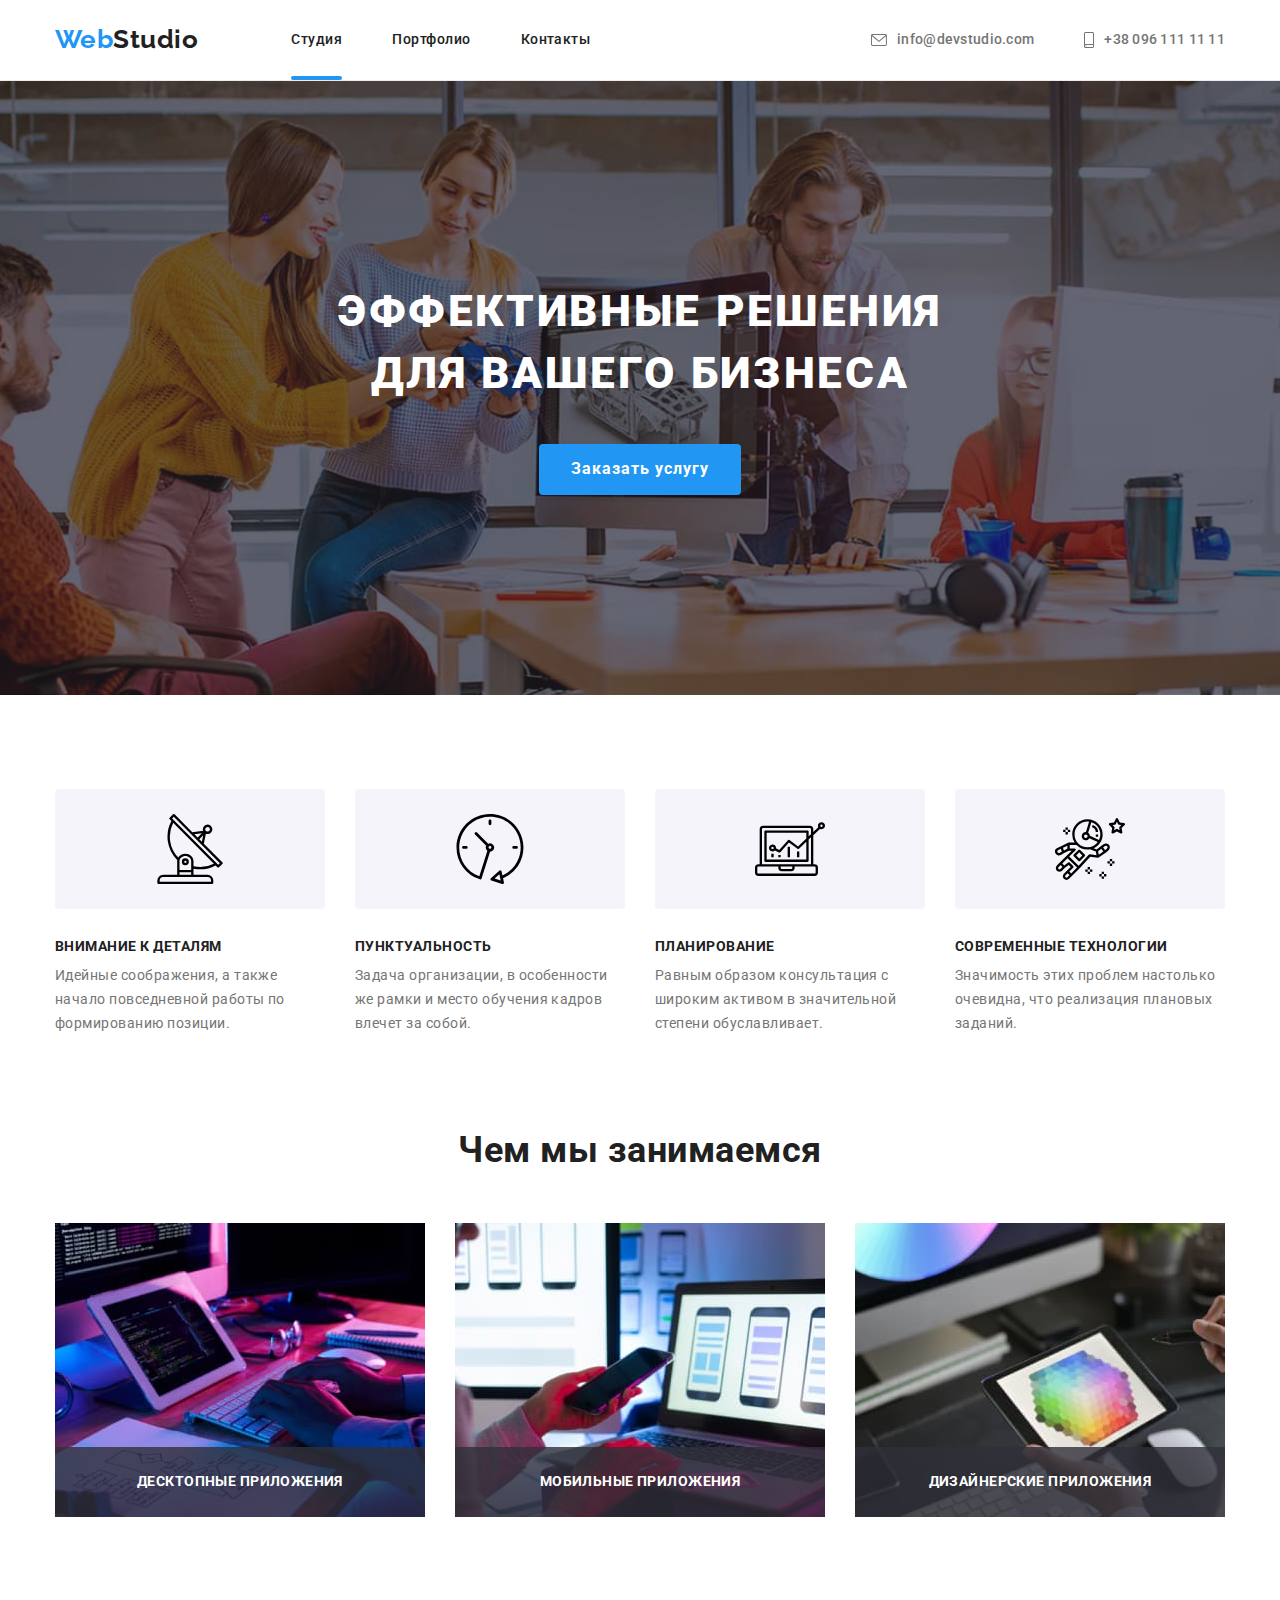
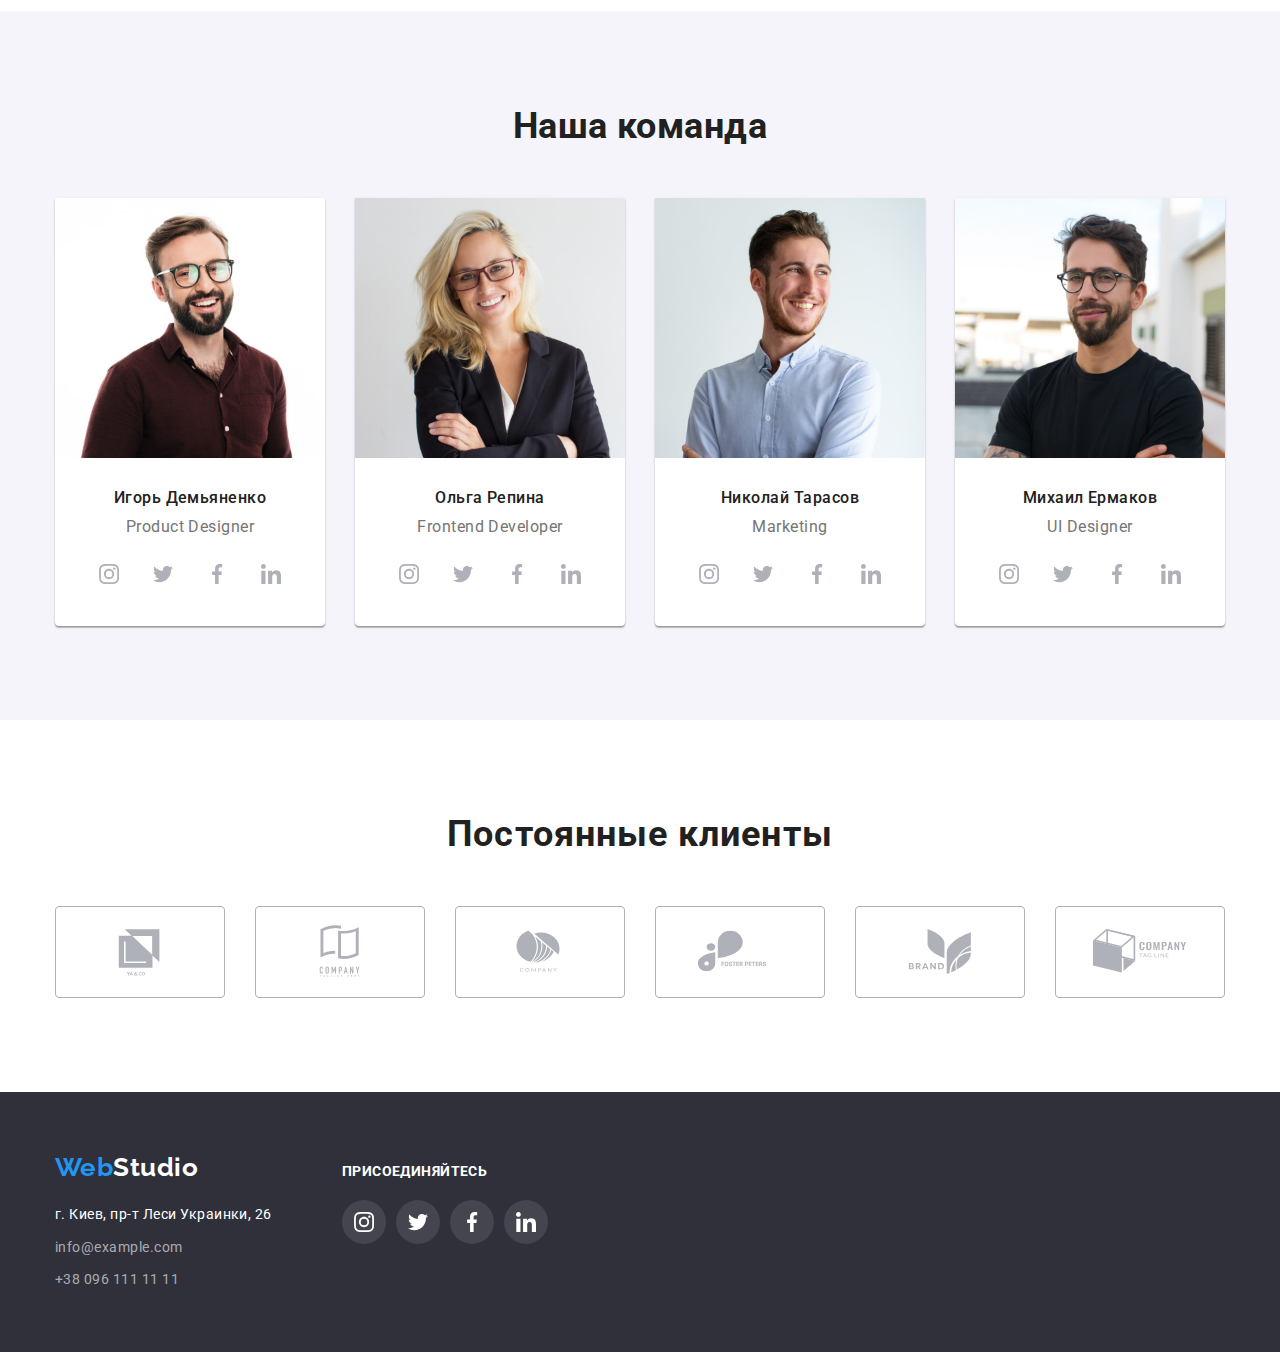
==== index.html @ f822eb2e "added styles in header" ====
<!DOCTYPE html>
<html lang="en">
  <head>
    <meta charset="UTF-8" />
    <meta
      http-equiv="X-UA-Compatible"
      content="IE=edge"
    />
    <meta
      name="viewport"
      content="width=device-width, initial-scale=1.0"
    />
    <title>Document</title>
    <link
      href="https://fonts.googleapis.com/css2?family=Raleway:wght@700&family=Roboto:wght@400;500;700;900&display=swap"
      rel="stylesheet"
    />
    <link
      rel="stylesheet"
      href="./css/styles.css"
    />
  </head>
  <body>
    <!--NAVIGATION-->
    <header class="header-menu">
      <div class="container div-nav">
        <nav class="navbar">
          <a
            href="#"
            class="links logo-ws logo-webstudio"
          >
            <span class="logospan">Web</span
            >Studio</a
          >

          <ul class="sitenav">
            <li class="navigation">
              <a
                href="./index.html"
                class="links nav-menu studio-ws opened-page"
                >Студия</a
              >
            </li>
            <li class="navigation">
              <a
                href="./portfolio.html"
                class="links nav-menu portfolio-ws"
                >Портфолио</a
              >
            </li>
            <li class="navigation">
              <a
                href="#"
                class="links nav-menu contacts-ws"
                >Контакты</a
              >
            </li>
          </ul>
        </nav>
        <ul class="contactslinks auth-nav">
          <li class="item">
            <a
              href="mailto:info@devstudio.com"
              class="links nav-menu email-ws"
              aria-label="Mail Icon"
            >
              <svg
                class="contacts-icon"
                width="16"
                height="12"
              >
                <use
                  href="./images/icons.svg#icon-mail"
                ></use>
              </svg>
              info@devstudio.com</a
            >
          </li>
          <li class="item">
            <a
              href="tel:+380961111111"
              class="links nav-menu phonenum-ws"
              aria-label="Phone Icon"
            >
              <svg
                class="contacts-icon"
                width="10"
                height="16"
              >
                <use
                  href="./images/icons.svg#icon-phone"
                ></use>
              </svg>
              +38 096 111 11 11</a
            >
          </li>
        </ul>
      </div>
    </header>

    <main>
      <section class="maintext">
        <div class="container">
          <h1 class="header">
            Эффективные решения для вашего бизнеса
          </h1>
          <button
            class="button orderservice"
            type="button"
          >
            Заказать услугу
          </button>
        </div>
      </section>

      <section class="section">
        <div class="container">
          <h2 class="visually-hidden">
            Наши преимущества
          </h2>

          <ul class="feature-list">
            <li class="features-item">
              <div class="decorative-icons">
                <svg
                  class="description-icon"
                  width="70"
                  height="70"
                >
                  <use
                    href="./images/icons.svg#icon-antenna"
                  ></use>
                </svg>
              </div>
              <h3 class="our-advantages">
                Внимание к деталям
              </h3>
              <p class="description-ofadv">
                Идейные соображения, а также
                начало повседневной работы по
                формированию позиции.
              </p>
            </li>
            <li class="features-item">
              <div class="decorative-icons">
                <svg
                  class="description-icon"
                  width="70"
                  height="70"
                >
                  <use
                    href="./images/icons.svg#icon-clock"
                  ></use>
                </svg>
              </div>
              <h3 class="our-advantages">
                Пунктуальность
              </h3>
              <p class="description-ofadv">
                Задача организации, в особенности
                же рамки и место обучения кадров
                влечет за собой.
              </p>
            </li>
            <li class="features-item">
              <div class="decorative-icons">
                <svg
                  class="description-icon"
                  width="70"
                  height="70"
                >
                  <use
                    href="./images/icons.svg#icon-diagram"
                  ></use>
                </svg>
              </div>
              <h3 class="our-advantages">
                Планирование
              </h3>
              <p class="description-ofadv">
                Равным образом консультация с
                широким активом в значительной
                степени обуславливает.
              </p>
            </li>
            <li class="features-item">
              <div class="decorative-icons">
                <svg
                  class="description-icon"
                  width="70"
                  height="70"
                >
                  <use
                    href="./images/icons.svg#icon-astronaut"
                  ></use>
                </svg>
              </div>
              <h3 class="our-advantages">
                Современные технологии
              </h3>
              <p class="description-ofadv">
                Значимость этих проблем настолько
                очевидна, что реализация плановых
                заданий.
              </p>
            </li>
          </ul>
        </div>
      </section>

      <section class="section what-wedo">
        <div class="container">
          <h2 class="whatdo-wedo">
            Чем мы занимаемся
          </h2>
          <ul class="whatwe-do-photos">
            <li class="our-job">
              <img
                src="./images/img1.jpg"
                alt="верстка"
                width="370px"
              />
              <p class="apps-photos">
                Десктопные приложения
              </p>
            </li>
            <li class="our-job">
              <img
                src="./images/img2.jpg"
                alt="дизайн"
                width="370px"
              />
              <p class="apps-photos">
                Мобильные приложения
              </p>
            </li>
            <li class="our-job">
              <img
                src="./images/img3.jpg"
                alt="оформление"
                width="370px"
              />
              <p class="apps-photos">
                Дизайнерские приложения
              </p>
            </li>
          </ul>
        </div>
      </section>

      <section class="section ourmembers">
        <div class="container">
          <h2 class="our-team">Наша команда</h2>
          <ul class="ourteam-ph">
            <li class="info-ofmember">
              <img
                src="./images/m1.jpg"
                alt="Product Designer"
                width="270px"
              />
              <div class="all-member">
                <h3 class="nameof-member">
                  Игорь Демьяненко
                </h3>
                <p class="profession-ofmember">
                  Product Designer
                </p>

                <ul class="social-list">
                  <li class="social-item">
                    <a
                      href=""
                      class="social-link links"
                      target="_blank"
                      rel="noopener noreferrer"
                      aria-label="Instagram"
                    >
                      <svg
                        class="socials-icon"
                        width="20"
                        height="20"
                      >
                        <use
                          href="./images/icons.svg#icon-instagram"
                        ></use>
                      </svg>
                    </a>
                  </li>
                  <li class="social-item">
                    <a
                      href=""
                      class="social-link links"
                      target="_blank"
                      rel="noopener noreferrer"
                      aria-label="Twitter"
                    >
                      <svg
                        class="socials-icon"
                        width="20"
                        height="20"
                      >
                        <use
                          href="./images/icons.svg#icon-twitter"
                        ></use>
                      </svg>
                    </a>
                  </li>
                  <li class="social-item">
                    <a
                      href=""
                      class="social-link links"
                      target="_blank"
                      rel="noopener noreferrer"
                      aria-label="Facebook"
                    >
                      <svg
                        class="socials-icon"
                        width="20"
                        height="20"
                      >
                        <use
                          href="./images/icons.svg#icon-facebook"
                        ></use>
                      </svg>
                    </a>
                  </li>
                  <li class="social-item">
                    <a
                      href=""
                      class="social-link links"
                      target="_blank"
                      rel="noopener noreferrer"
                      aria-label="Linkedin"
                    >
                      <svg
                        class="socials-icon"
                        width="20"
                        height="20"
                      >
                        <use
                          href="./images/icons.svg#icon-linkedin"
                        ></use>
                      </svg>
                    </a>
                  </li>
                </ul>
              </div>
            </li>

            <li class="info-ofmember">
              <img
                src="./images/m2.jpg"
                alt="Frontend Developer"
                width="270px"
              />
              <div class="all-member">
                <h3 class="nameof-member">
                  Ольга Репина
                </h3>
                <p class="profession-ofmember">
                  Frontend Developer
                </p>

                <ul class="social-list">
                  <li class="social-item">
                    <a
                      href=""
                      class="social-link links"
                      target="_blank"
                      rel="noopener noreferrer"
                      aria-label="Instagram"
                    >
                      <svg
                        class="socials-icon"
                        width="20"
                        height="20"
                      >
                        <use
                          href="./images/icons.svg#icon-instagram"
                        ></use>
                      </svg>
                    </a>
                  </li>
                  <li class="social-item">
                    <a
                      href=""
                      class="social-link links"
                      target="_blank"
                      rel="noopener noreferrer"
                      aria-label="Twitter"
                    >
                      <svg
                        class="socials-icon"
                        width="20"
                        height="20"
                      >
                        <use
                          href="./images/icons.svg#icon-twitter"
                        ></use>
                      </svg>
                    </a>
                  </li>
                  <li class="social-item">
                    <a
                      href=""
                      class="social-link links"
                      target="_blank"
                      rel="noopener noreferrer"
                      aria-label="Facebook"
                    >
                      <svg
                        class="socials-icon"
                        width="20"
                        height="20"
                      >
                        <use
                          href="./images/icons.svg#icon-facebook"
                        ></use>
                      </svg>
                    </a>
                  </li>
                  <li class="social-item">
                    <a
                      href=""
                      class="social-link links"
                      target="_blank"
                      rel="noopener noreferrer"
                      aria-label="Linkedin"
                    >
                      <svg
                        class="socials-icon"
                        width="20"
                        height="20"
                      >
                        <use
                          href="./images/icons.svg#icon-linkedin"
                        ></use>
                      </svg>
                    </a>
                  </li>
                </ul>
              </div>
            </li>

            <li class="info-ofmember">
              <img
                src="./images/m3.jpg"
                alt="Marketing"
                width="270px"
              />
              <div class="all-member">
                <h3 class="nameof-member">
                  Николай Тарасов
                </h3>
                <p class="profession-ofmember">
                  Marketing
                </p>

                <ul class="social-list">
                  <li class="social-item">
                    <a
                      href=""
                      class="social-link links"
                      target="_blank"
                      rel="noopener noreferrer"
                      aria-label="Instagram"
                    >
                      <svg
                        class="socials-icon"
                        width="20"
                        height="20"
                      >
                        <use
                          href="./images/icons.svg#icon-instagram"
                        ></use>
                      </svg>
                    </a>
                  </li>
                  <li class="social-item">
                    <a
                      href=""
                      class="social-link links"
                      target="_blank"
                      rel="noopener noreferrer"
                      aria-label="Twitter"
                    >
                      <svg
                        class="socials-icon"
                        width="20"
                        height="20"
                      >
                        <use
                          href="./images/icons.svg#icon-twitter"
                        ></use>
                      </svg>
                    </a>
                  </li>
                  <li class="social-item">
                    <a
                      href=""
                      class="social-link links"
                      target="_blank"
                      rel="noopener noreferrer"
                      aria-label="Facebook"
                    >
                      <svg
                        class="socials-icon"
                        width="20"
                        height="20"
                      >
                        <use
                          href="./images/icons.svg#icon-facebook"
                        ></use>
                      </svg>
                    </a>
                  </li>
                  <li class="social-item">
                    <a
                      href=""
                      class="social-link links"
                      target="_blank"
                      rel="noopener noreferrer"
                      aria-label="Linkedin"
                    >
                      <svg
                        class="socials-icon"
                        width="20"
                        height="20"
                      >
                        <use
                          href="./images/icons.svg#icon-linkedin"
                        ></use>
                      </svg>
                    </a>
                  </li>
                </ul>
              </div>
            </li>

            <li class="info-ofmember">
              <img
                src="./images/m4.jpg"
                alt="UI Designer"
                width="270px"
              />
              <div class="all-member">
                <h3 class="nameof-member">
                  Михаил Ермаков
                </h3>
                <p class="profession-ofmember">
                  UI Designer
                </p>

                <ul class="social-list">
                  <li class="social-item">
                    <a
                      href=""
                      class="social-link links"
                      target="_blank"
                      rel="noopener noreferrer"
                      aria-label="Instagram"
                    >
                      <svg
                        class="socials-icon"
                        width="20"
                        height="20"
                      >
                        <use
                          href="./images/icons.svg#icon-instagram"
                        ></use>
                      </svg>
                    </a>
                  </li>
                  <li class="social-item">
                    <a
                      href=""
                      class="social-link links"
                      target="_blank"
                      rel="noopener noreferrer"
                      aria-label="Twitter"
                    >
                      <svg
                        class="socials-icon"
                        width="20"
                        height="20"
                      >
                        <use
                          href="./images/icons.svg#icon-twitter"
                        ></use>
                      </svg>
                    </a>
                  </li>
                  <li class="social-item">
                    <a
                      href=""
                      class="social-link links"
                      target="_blank"
                      rel="noopener noreferrer"
                      aria-label="Facebook"
                    >
                      <svg
                        class="socials-icon"
                        width="20"
                        height="20"
                      >
                        <use
                          href="./images/icons.svg#icon-facebook"
                        ></use>
                      </svg>
                    </a>
                  </li>
                  <li class="social-item">
                    <a
                      href=""
                      class="social-link links"
                      target="_blank"
                      rel="noopener noreferrer"
                      aria-label="Linkedin"
                    >
                      <svg
                        class="socials-icon"
                        width="20"
                        height="20"
                      >
                        <use
                          href="./images/icons.svg#icon-linkedin"
                        ></use>
                      </svg>
                    </a>
                  </li>
                </ul>
              </div>
            </li>
          </ul>
        </div>
      </section>

      <section class="section">
        <div class="container">
          <h2 class="clients-header">
            Постоянные клиенты
          </h2>

          <ul class="our-clients">
            <li class="clients">
              <a href="" class="clients-link">
                <svg
                  class="client-icon"
                  width="106"
                  height="60"
                >
                  <use
                    href="./images/icons.svg#icon-Logo1"
                  ></use>
                </svg>
              </a>
            </li>
            <li class="clients">
              <a href="" class="clients-link">
                <svg
                  class="client-icon"
                  width="106"
                  height="60"
                >
                  <use
                    href="./images/icons.svg#icon-Logo2"
                  ></use>
                </svg>
              </a>
            </li>
            <li class="clients">
              <a href="" class="clients-link">
                <svg
                  class="client-icon"
                  width="106"
                  height="60"
                >
                  <use
                    href="./images/icons.svg#icon-Logo3"
                  ></use>
                </svg>
              </a>
            </li>
            <li class="clients">
              <a href="" class="clients-link">
                <svg
                  class="client-icon"
                  width="106"
                  height="60"
                >
                  <use
                    href="./images/icons.svg#icon-Logo4"
                  ></use>
                </svg>
              </a>
            </li>
            <li class="clients">
              <a href="" class="clients-link">
                <svg
                  class="client-icon"
                  width="106"
                  height="60"
                >
                  <use
                    href="./images/icons.svg#icon-Logo5"
                  ></use>
                </svg>
              </a>
            </li>
            <li class="clients">
              <a href="" class="clients-link">
                <svg
                  class="client-icon"
                  width="106"
                  height="60"
                >
                  <use
                    href="./images/icons.svg#icon-Logo6"
                  ></use>
                </svg>
              </a>
            </li>
          </ul>
        </div>
      </section>
    </main>

    <footer class="footer-info">
      <div class="container footer-container">
        <div class="contact-info-footer">
          <a
            href="#"
            class="links logo-ws logo-webstudio"
            ><span class="logospan">Web</span
            >Studio</a
          >
          <address class="address-footer">
            <ul class="footer-list">
              <li>
                <a
                  href="https://goo.gl/maps/YKN6UugqQtC8uNZw6"
                  target="_blank"
                  rel="noopener noreferrer"
                  class="links connect-us contacts-footer our-address"
                >
                  г. Киев, пр-т Леси Украинки,
                  26</a
                >
              </li>
              <li class="contacts">
                <a
                  href="mailto:info@example.com"
                  class="links connect-us contacts-footer"
                  >info@example.com</a
                >
              </li>
              <li class="contacts">
                <a
                  href="tel:+380961111111"
                  class="links connect-us contacts-footer"
                  >+38 096 111 11 11</a
                >
              </li>
            </ul>
          </address>
        </div>
        <div class="follow-us">
          <p class="followus">Присоединяйтесь</p>
          <ul class="socials-list">
            <li class="socials-item">
              <a
                href=""
                class="socials-link links"
                target="_blank"
                rel="noopener noreferrer"
                aria-label="Instagram"
              >
                <svg
                  class="socials-icon"
                  width="20"
                  height="20"
                >
                  <use
                    href="./images/icons.svg#icon-instagram"
                  ></use>
                </svg>
              </a>
            </li>
            <li class="socials-item">
              <a
                href=""
                class="socials-link links"
                target="_blank"
                rel="noopener noreferrer"
                aria-label="Twitter"
              >
                <svg
                  class="socials-icon"
                  width="20"
                  height="20"
                >
                  <use
                    href="./images/icons.svg#icon-twitter"
                  ></use>
                </svg>
              </a>
            </li>
            <li class="socials-item">
              <a
                href=""
                class="socials-link links"
                target="_blank"
                rel="noopener noreferrer"
                aria-label="Facebook"
              >
                <svg
                  class="socials-icon"
                  width="20"
                  height="20"
                >
                  <use
                    href="./images/icons.svg#icon-facebook"
                  ></use>
                </svg>
              </a>
            </li>
            <li class="socials-item">
              <a
                href=""
                class="socials-link links"
                target="_blank"
                rel="noopener noreferrer"
                aria-label="Linkedin"
              >
                <svg
                  class="socials-icon"
                  width="20"
                  height="20"
                >
                  <use
                    href="./images/icons.svg#icon-linkedin"
                  ></use>
                </svg>
              </a>
            </li>
          </ul>
        </div>
      </div>
    </footer>
  </body>
</html>
---- css/styles.css ----
/*! modern-normalize v1.1.0 | MIT License | https://github.com/sindresorhus/modern-normalize */

/*
Document
========
*/

/**
Use a better box model (opinionated).
*/

*,
::before,
::after {
  box-sizing: border-box;
}

/**
1. Correct the line height in all browsers.
2. Prevent adjustments of font size after orientation changes in iOS.
3. Use a more readable tab size (opinionated).
*/

html {
  line-height: 1.15; /* 1 */
  -webkit-text-size-adjust: 100%; /* 2 */
  -moz-tab-size: 4; /* 3 */
  tab-size: 4; /* 3 */
}

/*
Sections
========
*/

/**
1. Remove the margin in all browsers.
2. Improve consistency of default fonts in all browsers. (https://github.com/sindresorhus/modern-normalize/issues/3)
*/

body {
  margin: 0; /* 1 */
  font-family: system-ui, -apple-system,
    /* Firefox supports this but not yet `system-ui` */
      'Segoe UI',
    Roboto, Helvetica, Arial, sans-serif,
    'Apple Color Emoji', 'Segoe UI Emoji'; /* 2 */
}

/*
Grouping content
================
*/

/**
1. Add the correct height in Firefox.
2. Correct the inheritance of border color in Firefox. (https://bugzilla.mozilla.org/show_bug.cgi?id=190655)
*/

hr {
  height: 0; /* 1 */
  color: inherit; /* 2 */
}

/*
Text-level semantics
====================
*/

/**
Add the correct text decoration in Chrome, Edge, and Safari.
*/

abbr[title] {
  text-decoration: underline dotted;
}

/**
Add the correct font weight in Edge and Safari.
*/

b,
strong {
  font-weight: bolder;
}

/**
1. Improve consistency of default fonts in all browsers. (https://github.com/sindresorhus/modern-normalize/issues/3)
2. Correct the odd 'em' font sizing in all browsers.
*/

code,
kbd,
samp,
pre {
  font-family: ui-monospace, SFMono-Regular,
    Consolas, 'Liberation Mono', Menlo, monospace; /* 1 */
  font-size: 1em; /* 2 */
}

/**
Add the correct font size in all browsers.
*/

small {
  font-size: 80%;
}

/**
Prevent 'sub' and 'sup' elements from affecting the line height in all browsers.
*/

sub,
sup {
  font-size: 75%;
  line-height: 0;
  position: relative;
  vertical-align: baseline;
}

sub {
  bottom: -0.25em;
}

sup {
  top: -0.5em;
}

/*
Tabular data
============
*/

/**
1. Remove text indentation from table contents in Chrome and Safari. (https://bugs.chromium.org/p/chromium/issues/detail?id=999088, https://bugs.webkit.org/show_bug.cgi?id=201297)
2. Correct table border color inheritance in all Chrome and Safari. (https://bugs.chromium.org/p/chromium/issues/detail?id=935729, https://bugs.webkit.org/show_bug.cgi?id=195016)
*/

table {
  text-indent: 0; /* 1 */
  border-color: inherit; /* 2 */
}

/*
Forms
=====
*/

/**
1. Change the font styles in all browsers.
2. Remove the margin in Firefox and Safari.
*/

button,
input,
optgroup,
select,
textarea {
  font-family: inherit; /* 1 */
  font-size: 100%; /* 1 */
  line-height: 1.15; /* 1 */
  margin: 0; /* 2 */
}

/**
Remove the inheritance of text transform in Edge and Firefox.
*/

button,
select {
  text-transform: none;
}

/**
Correct the inability to style clickable types in iOS and Safari.
*/

button,
[type='button'],
[type='reset'],
[type='submit'] {
  -webkit-appearance: button;
}

/**
Remove the inner border and padding in Firefox.
*/

::-moz-focus-inner {
  border-style: none;
  padding: 0;
}

/**
Restore the focus styles unset by the previous rule.
*/

:-moz-focusring {
  outline: 1px dotted ButtonText;
}

/**
Remove the additional ':invalid' styles in Firefox.
See: https://github.com/mozilla/gecko-dev/blob/2f9eacd9d3d995c937b4251a5557d95d494c9be1/layout/style/res/forms.css#L728-L737
*/

:-moz-ui-invalid {
  box-shadow: none;
}

/**
Remove the padding so developers are not caught out when they zero out 'fieldset' elements in all browsers.
*/

legend {
  padding: 0;
}

/**
Add the correct vertical alignment in Chrome and Firefox.
*/

progress {
  vertical-align: baseline;
}

/**
Correct the cursor style of increment and decrement buttons in Safari.
*/

::-webkit-inner-spin-button,
::-webkit-outer-spin-button {
  height: auto;
}

/**
1. Correct the odd appearance in Chrome and Safari.
2. Correct the outline style in Safari.
*/

[type='search'] {
  -webkit-appearance: textfield; /* 1 */
  outline-offset: -2px; /* 2 */
}

/**
Remove the inner padding in Chrome and Safari on macOS.
*/

::-webkit-search-decoration {
  -webkit-appearance: none;
}

/**
1. Correct the inability to style clickable types in iOS and Safari.
2. Change font properties to 'inherit' in Safari.
*/

::-webkit-file-upload-button {
  -webkit-appearance: button; /* 1 */
  font: inherit; /* 2 */
}

/*
Interactive
===========
*/

/*
Add the correct display in Chrome and Safari.
*/

summary {
  display: list-item;
}

:root {
  --primary-text-color: #212121;
  --secondary-color: #757575;
  --accent-color: #2196f3;
  --primary-white-color: #ffffff;
}
:root {
  --primary-text-color: #212121;
  --secondary-color: #757575;
  --accent-color: #2196f3;
  --primary-white-color: #ffffff;
  --time: 250ms;
}

body {
  font-family: 'Roboto', sans-serif;
  color: var(--primary-text-color);
  background: var(--primary-white-color);
  font-weight: 500;
  letter-spacing: 0.03em;
}
ul {
  padding: 0;
  margin: 0;
}

h1,
h2,
h3,
p {
  margin: 0;
}

li {
  list-style-type: none;
}

.container {
  width: 1200px;
  margin-left: auto;
  margin-right: auto;
  padding: 0 15px;
}

.div-nav {
  display: flex;
}

.section {
  padding-top: 94px;
  padding-bottom: 94px;
}

.header-menu {
  border-bottom: 1px solid #ececec;
}

.navbar {
  display: flex;
  align-items: center;
}

.links {
  text-decoration: none;
  color: var(--primary-text-color);
}

.logospan {
  color: var(--accent-color);
}

.logo-webstudio {
  font-family: 'Raleway';
  font-weight: 700;
  font-size: 26px;
  line-height: 1.2;
}

.sitenav {
  display: flex;
}

.sitenav .navigation:not(:last-child) {
  margin-right: 50px;
}

.sitenav .nav-menu {
  display: block;
  padding-top: 32px;
  padding-bottom: 32px;
}

.nav-menu {
  font-size: 14px;
  line-height: 1.1;
}

.nav-menu:hover,
.nav-menu:focus {
  color: var(--accent-color);
}

.auth-nav {
  display: flex;
  margin-left: auto;
}

.auth-nav .item .nav-menu {
  display: block;
  padding-top: 32px;
  padding-bottom: 32px;
}

.auth-nav .item + .item {
  margin-left: 50px;
}

.sitenav {
  margin-left: 93px;
}

.opened-page {
  position: relative;
}

.opened-page::after {
  content: '';
  position: absolute;
  left: 0;
  bottom: 0;
  display: block;
  width: 100%;
  height: 4px;
  background-color: #2196f3;
  border-radius: 2px;
}

.contactslinks .item .nav-menu {
  display: flex;
  align-items: center;
  padding-top: 32px;
  padding-bottom: 32px;
}

.nav-menu .contacts-icon {
  fill: var(--secondary-color);
  margin-right: 10px;
}

.item .nav-menu:hover .contacts-icon,
.item .nav-menu:focus .contacts-icon {
  fill: var(--accent-color);
}

.maintext {
  background: #2f303a;
  padding: 200px 0;
  text-align: center;
  background-image: linear-gradient(
      to right,
      rgba(47, 48, 58, 0.4),
      rgba(47, 48, 58, 0.4)
    ),
    url(../images/img-effective.jpg);
  background-repeat: no-repeat;
  background-size: cover;
  background-position: center;
  margin-left: auto;
  margin-right: auto;
  max-width: 1600px;
}

.header {
  width: 696px;
  font-weight: 900;
  font-size: 44px;
  line-height: 1.4;
  letter-spacing: 0.06em;
  text-transform: uppercase;
  color: var(--primary-white-color);
  text-align: center;
  margin: 0;
  margin-bottom: 40px;
  margin-right: auto;
  margin-left: auto;
}

.button {
  cursor: pointer;
  font-weight: 700;
  font-size: 16px;
  line-height: 1.9;
  letter-spacing: 0.06em;
  color: var(--primary-white-color);
  background: var(--accent-color);
}
.orderservice {
  font-family: 'Roboto';
  font-style: normal;
  background: var(--accent-color);
  box-shadow: 0px 4px 4px rgba(0, 0, 0, 0.15);
  border-radius: 4px;
  font-weight: 700;
  font-size: 16px;
  line-height: 1.9;
  letter-spacing: 0.06em;
  border: transparent;
  padding: 10px 32px;
}
.visually-hidden {
  position: absolute;
  width: 1px;
  height: 1px;
  margin: -1px;
  border: 0;
  padding: 0;
  white-space: nowrap;
  clip-path: inset(100%);
  clip: rect(0 0 0 0);
  overflow: hidden;
}

.feature-list {
  display: flex;
}

.decorative-icons {
  background: #f5f4fa;
  width: 270px;
  height: 120px;
  margin-bottom: 30px;
  border-radius: 4px;
  display: flex;
  justify-content: center;
  align-items: center;
}

.features-item {
  width: 270px;
  margin-right: 30px;
}
.features-item:last-child {
  margin-right: 0;
}

.our-advantages {
  font-weight: 700;
  font-size: 14px;
  line-height: 1.1;
  text-transform: uppercase;
  margin-bottom: 10px;
}

.description-ofadv {
  font-weight: 400;
  font-size: 14px;
  line-height: 1.7;
  color: var(--secondary-color);
}

.whatdo-wedo {
  font-weight: 700;
  font-size: 36px;
  line-height: 1.2;
  text-align: center;
  margin-bottom: 50px;
}

.what-wedo {
  padding-top: 0px;
}

.whatwe-do-photos {
  display: flex;
}

.whatwe-do-photos .our-job {
  margin-right: 30px;
  position: relative;
}
.whatwe-do-photos .our-job:last-child {
  margin-right: 0;
}

.apps-photos {
  position: absolute;
  bottom: 0;
  right: 0;
  font-weight: 700;
  font-size: 14px;
  line-height: 1.14;
  text-align: center;
  letter-spacing: 0.03em;
  text-transform: uppercase;
  padding-top: 27px;
  padding-bottom: 27px;
  color: var(--primary-white-color);
  background-color: rgba(47, 48, 58, 0.8);
  width: 100%;
}
img {
  display: block;
  max-width: 100%;
  height: auto;
}

.ourmembers {
  background-color: #f5f4fa;
}

.social-list {
  display: flex;
  align-items: center;
  justify-content: center;
  margin-top: 16px;
}

.social-item {
  margin-right: 10px;
}

.social-item:last-child {
  margin-right: 0;
}

.social-link {
  width: 44px;
  height: 44px;
  background-color: var(--primary-white-color);
  border-radius: 50%;
  display: flex;
  align-items: center;
  justify-content: center;
}

.socials-icon {
  fill: #afb1b8;
}

.social-link:hover,
.social-link:focus {
  background: var(--accent-color);
}

.social-link:hover .socials-icon,
.social-link:focus .socials-icon {
  fill: var(--primary-white-color);
}

.our-team {
  font-weight: 700;
  font-size: 36px;
  line-height: 1.2;
  text-align: center;
  margin-bottom: 50px;
}

.ourteam-ph {
  display: flex;
}

.info-ofmember {
  margin-right: 30px;
  text-align: center;
  background-color: var(--primary-white-color);
  box-shadow: 0px 1px 3px rgba(0, 0, 0, 0.12),
    0px 1px 1px rgba(0, 0, 0, 0.14),
    0px 2px 1px rgba(0, 0, 0, 0.2);
  border-radius: 0px 0px 4px 4px;
}

.info-ofmember:last-child {
  margin-right: 0;
}

.all-member {
  padding-top: 30px;
  padding-bottom: 30px;
}

.nameof-member {
  font-size: 16px;
  line-height: 1.19;
  margin-bottom: 10px;
  font-weight: 500;
}

.profession-ofmember {
  font-weight: 400;
  font-size: 16px;
  line-height: 1.2;
  color: var(--secondary-color);
}

.button-p {
  font-size: 16px;
  line-height: 1.6;
  cursor: pointer;
  font-weight: 500;
  font-size: 16px;
  background: #f5f4fa;
  border-radius: 4px;

  padding: 6px 22px;

  font-family: 'Roboto';
  font-style: normal;
  text-align: center;
  letter-spacing: 0.03em;
  padding-top: 6px;
  padding-bottom: 6px;
  border: transparent;
}
.portfolio .portfolio-list {
  margin-bottom: 50px;
  justify-content: center;
}

.portfolio-list .portfolio-item {
  margin-right: 8px;
}

.portfolio-list .portfolio-item:last-child {
  margin-right: 0;
}

.button-p:hover,
.button-p:focus {
  background: var(--accent-color);
  color: var(--primary-white-color);
  box-shadow: 0px 3px 1px rgba(0, 0, 0, 0.1),
    0px 1px 2px rgba(0, 0, 0, 0.08),
    0px 2px 2px rgba(0, 0, 0, 0.12);
  border: none;
}

.portfolio .portfolio-photos {
  display: flex;
  flex-wrap: wrap;
}

.project-item {
  margin-right: 30px;
  margin-bottom: 30px;
}
.project-item:nth-child(3n) {
  margin-right: 0;
}

.project-item:nth-child(n + 7) {
  margin-bottom: 0px;
}

.project-link {
  display: block;
}

.project-link:hover,
.project-link:focus {
  box-shadow: 0px 1px 1px rgba(0, 0, 0, 0.12),
    0px 4px 4px rgba(0, 0, 0, 0.06),
    1px 4px 6px rgba(0, 0, 0, 0.16);
}

.nameof-projects {
  font-weight: 700;
  font-size: 18px;
  line-height: 2;
  letter-spacing: 0.06em;
  margin-bottom: 4px;
}

.typeof-project {
  color: var(--secondary-color);
  font-weight: 400;
  font-size: 16px;
  line-height: 1.9;
}

.about-projects {
  padding: 20px 24px;
  border-right: 1px solid #ececec;
  border-bottom: 1px solid #ececec;
  border-left: 1px solid #ececec;
}

.portfolio-list {
  display: flex;
}

.clients-header {
  font-weight: 700;
  font-size: 36px;
  line-height: 1.16;
  text-align: center;
  letter-spacing: 0.03em;
  color: var(--primary-text-color);
  margin-bottom: 50px;
}

.our-clients {
  display: flex;
}

.clients {
  width: 170px;
  height: 92px;
  margin-right: 30px;
}

.clients:last-child {
  margin-right: 0;
}

.clients-link {
  display: flex;
  align-items: center;
  justify-content: center;
  width: 100%;
  height: 100%;

  border: 1px solid #afb1b8;
  border-radius: 4px;
}

.clients-link:hover,
.clients-link:focus {
  border: 1px solid #2196f3;
  border-radius: 4px;
  cursor: pointer;
}

.clients-link:hover .client-icon,
.clients-link:focus .client-icon {
  fill: var(--accent-color);
}

.client-icon {
  fill: #afb1b8;
}

.footer-info {
  background: #2f303a;
  padding-top: 60px;
  padding-bottom: 60px;
}

.footer-container {
  display: flex;
  align-items: baseline;
}

.connect-us {
  color: var(--secondary-color);
}

.connect-us:hover,
.connect-us:focus {
  color: var(--primary-white-color);
}

.email-ws,
.phonenum-ws {
  font-size: 14px;
  line-height: 1.1;
  color: var(--secondary-color);
  letter-spacing: 0.02em;
}

.contacts-footer {
  font-weight: 400;
  font-size: 14px;
  line-height: 1.7;
  color: rgba(255, 255, 255, 0.6);
}
.our-address {
  color: var(--primary-white-color);
}

.footer-list .contacts {
  margin-top: 9px;
}

.address-footer {
  margin-top: 20px;
  font-style: normal;
}

.footer-info .logo-ws {
  color: var(--primary-white-color);
}

.follow-us {
  margin-left: 70px;
}

.followus {
  font-weight: 700;
  font-size: 14px;
  line-height: 1.14;
  letter-spacing: 0.03em;
  text-transform: uppercase;

  color: var(--primary-white-color);
  margin-bottom: 20px;
}

.follow-us .socials-list {
  display: flex;
  align-items: center;
  justify-content: center;
}

.follow-us .socials-item {
  margin-right: 10px;
}

.follow-us .socials-item:last-child {
  margin-right: 0;
}

.follow-us .socials-link {
  width: 44px;
  height: 44px;
  background-color: rgba(255, 255, 255, 0.1);
  border-radius: 50%;
  display: flex;
  align-items: center;
  justify-content: center;
}

.follow-us .socials-icon {
  fill: var(--primary-white-color);
}

.follow-us .socials-link:hover,
.follow-us .socials-link:focus {
  background: var(--accent-color);
}

.follow-us .socials-link:hover .socials-icon,
.follow-us .socials-link:focus .socials-icon {
  fill: var(--primary-white-color);
}
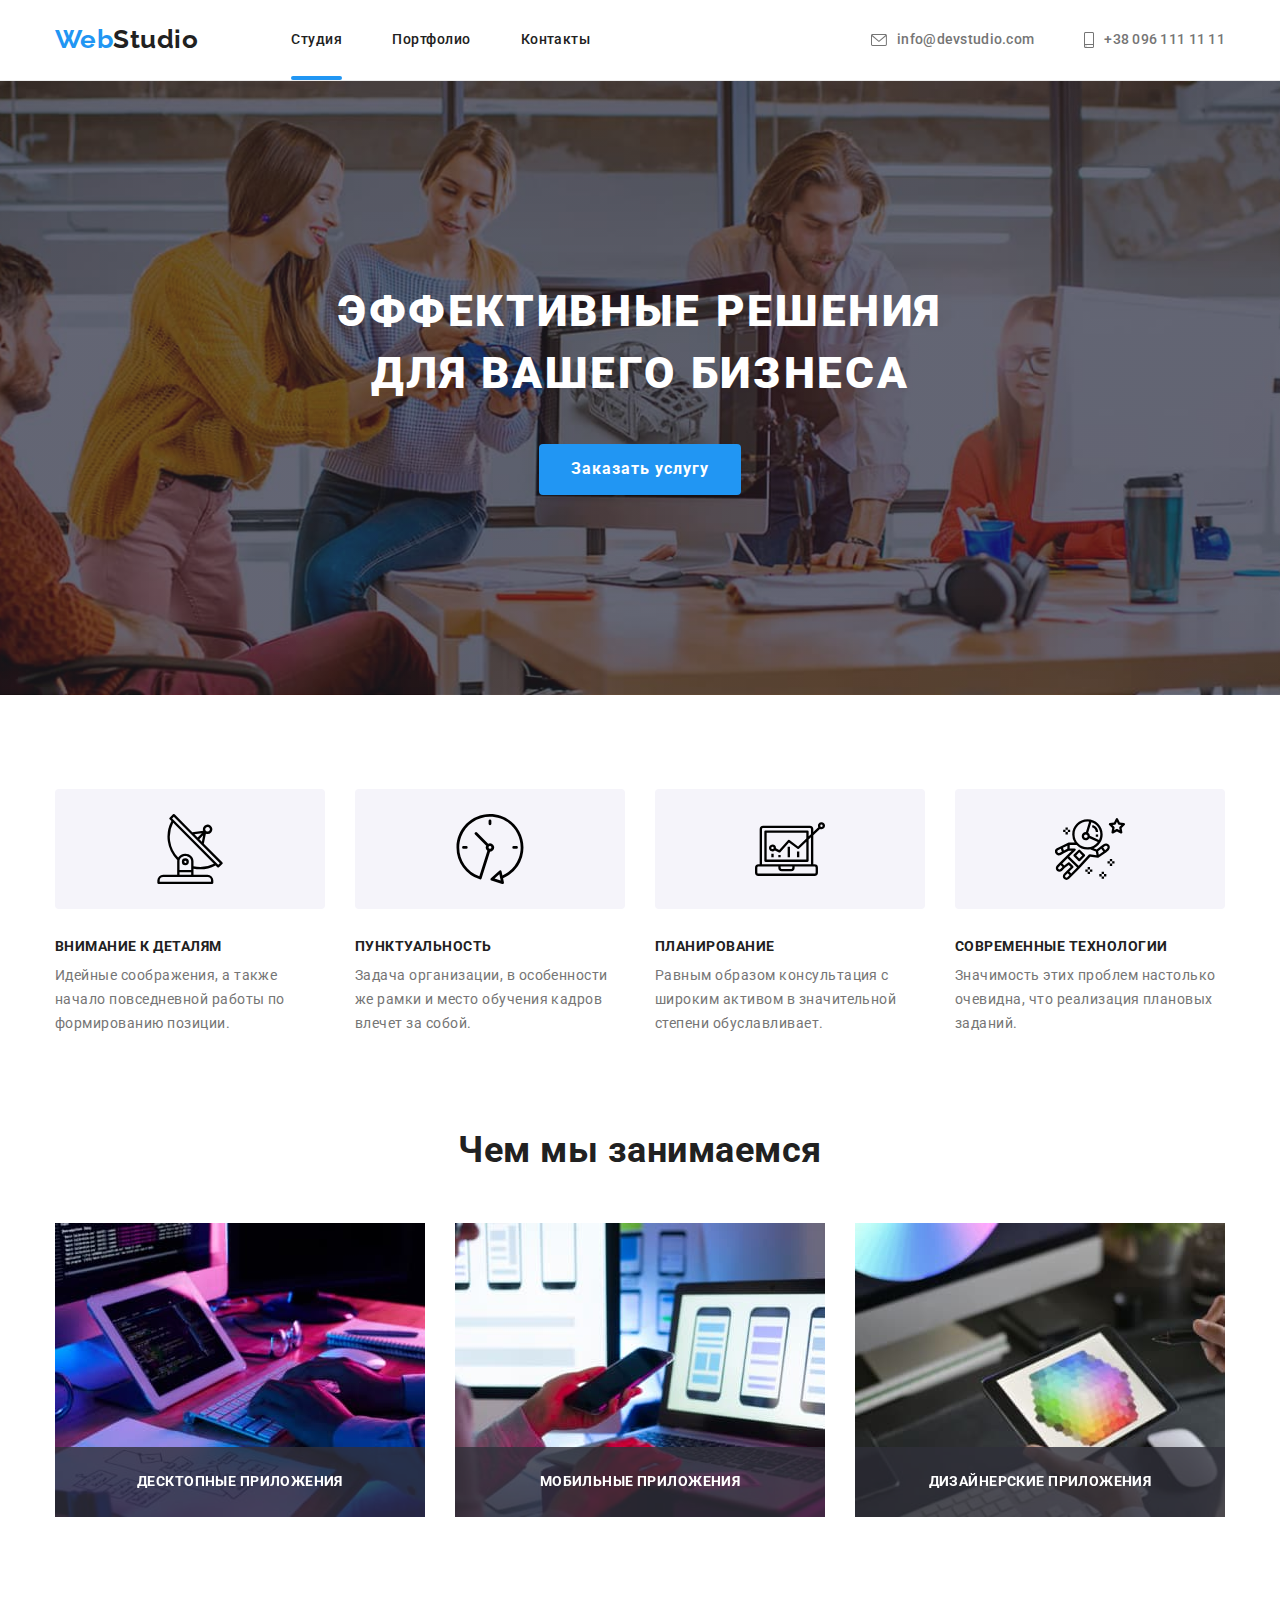
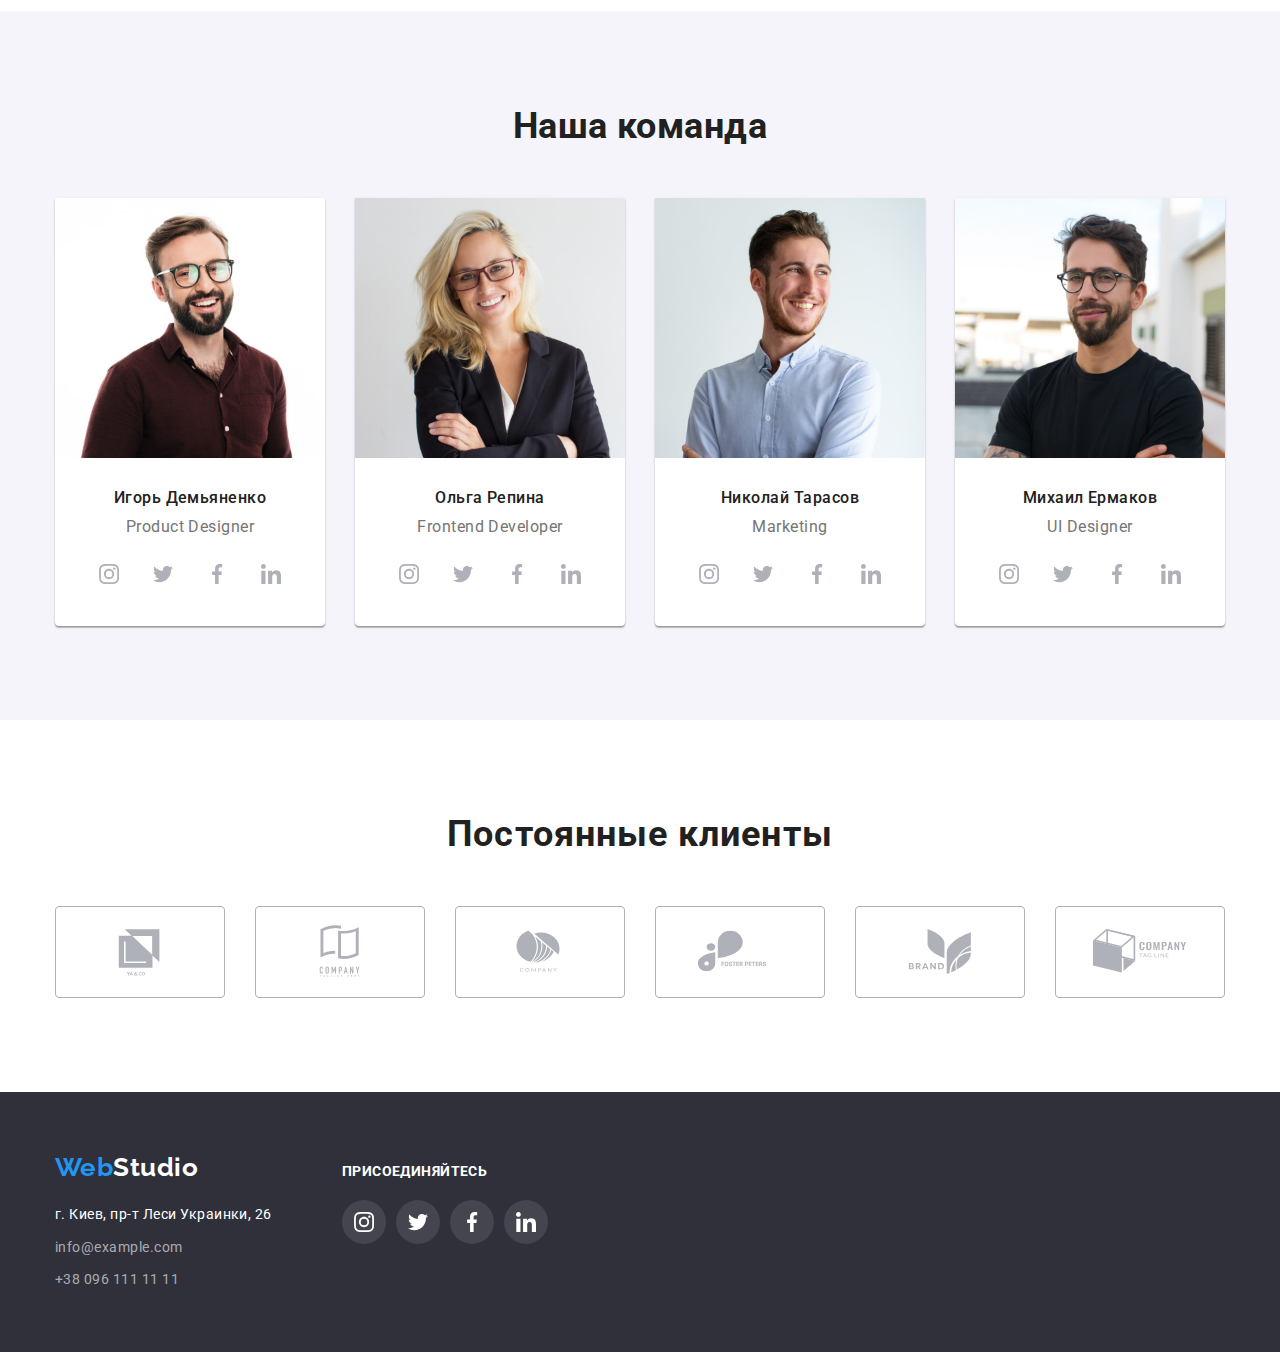
==== commit cc1583c0: "added modal" ====
--- a/index.html
+++ b/index.html
@@ -105,11 +105,33 @@
             Эффективные решения для вашего бизнеса
           </h1>
           <button
+            data-modal-open
             class="button orderservice"
             type="button"
           >
             Заказать услугу
           </button>
+          <div
+            data-modal
+            class="backdrop is-hidden"
+          >
+            <div class="modal">
+              <button
+                data-modal-close
+                class="button-modal"
+              >
+                <svg
+                  class="close-icon"
+                  width="11"
+                  height="11"
+                >
+                  <use
+                    href="./images/close-icon.svg"
+                  ></use>
+                </svg>
+              </button>
+            </div>
+          </div>
         </div>
       </section>
 
@@ -847,5 +869,6 @@
         </div>
       </div>
     </footer>
+    <script src="./js/modal.js"></script>
   </body>
 </html>
--- a/css/styles.css
+++ b/css/styles.css
@@ -150,6 +150,10 @@
 1. Change the font styles in all browsers.
 2. Remove the margin in Firefox and Safari.
 */
+
+button {
+  cursor: pointer;
+}
 
 button,
 input,
@@ -470,6 +474,7 @@
   color: var(--primary-white-color);
   background: var(--accent-color);
 }
+
 .orderservice {
   font-family: 'Roboto';
   font-style: normal;
@@ -483,6 +488,50 @@
   border: transparent;
   padding: 10px 32px;
 }
+
+.backdrop {
+  position: fixed;
+  top: 0;
+  left: 0;
+  width: 100%;
+  height: 100%;
+  background-color: rgba(0, 0, 0, 0.2);
+}
+
+.backdrop.is-hidden {
+  opacity: 0;
+  pointer-events: none;
+}
+
+.modal {
+  position: absolute;
+  top: 50%;
+  left: 50%;
+  transform: translate(-50%, -50%);
+
+  min-height: 581px;
+  min-width: 528px;
+
+  background-color: var(--primary-white-color);
+  box-shadow: 0px 1px 3px rgba(0, 0, 0, 0.12),
+    0px 1px 1px rgba(0, 0, 0, 0.14),
+    0px 2px 1px rgba(0, 0, 0, 0.2);
+  border-radius: 4px;
+}
+
+.button-modal {
+  position: absolute;
+  right: 8px;
+  top: 8px;
+  background-color: var(--primary-white-color);
+  border: 1px solid rgba(0, 0, 0, 0.1);
+  border-radius: 50px;
+}
+
+.close-icon {
+  fill: black;
+}
+
 .visually-hidden {
   position: absolute;
   width: 1px;
@@ -738,6 +787,39 @@
     1px 4px 6px rgba(0, 0, 0, 0.16);
 }
 
+.portfolio-image {
+  position: relative;
+  overflow: hidden;
+}
+
+.animated-text {
+  position: absolute;
+  top: 0;
+  left: 0;
+  width: 100%;
+  height: 100%;
+  padding: 63px 24px;
+  background-color: rgba(33, 150, 243, 0.9);
+
+  font-family: 'Roboto';
+  font-style: normal;
+  font-weight: 400;
+  font-size: 18px;
+  line-height: 1.5;
+  letter-spacing: 0.03em;
+
+  color: var(--primary-white-color);
+
+  transform: translateY(101%);
+  transition: transform 250ms
+    cubic-bezier(0.4, 0, 0.2, 1);
+}
+
+.project-link:hover .animated-text,
+.project-link:focus .animated-text {
+  transform: translateY(0);
+}
+
 .nameof-projects {
   font-weight: 700;
   font-size: 18px;
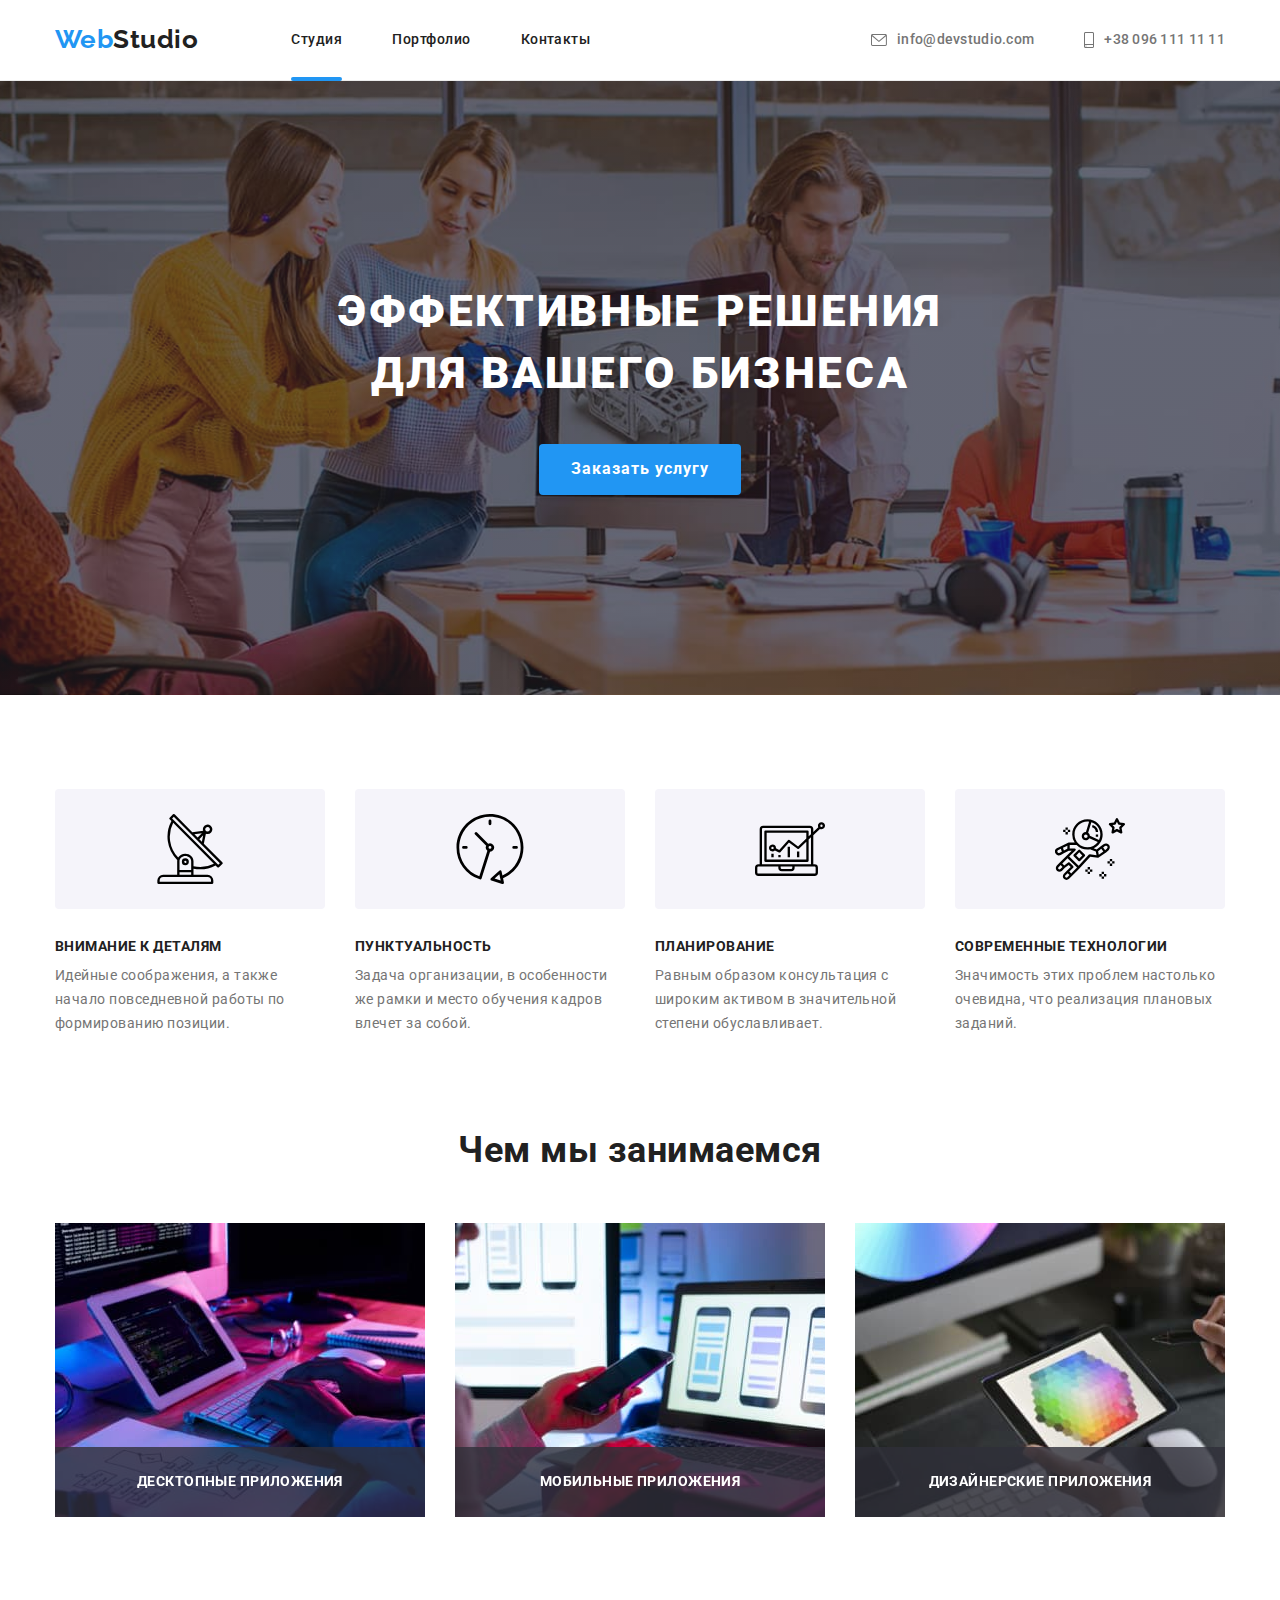
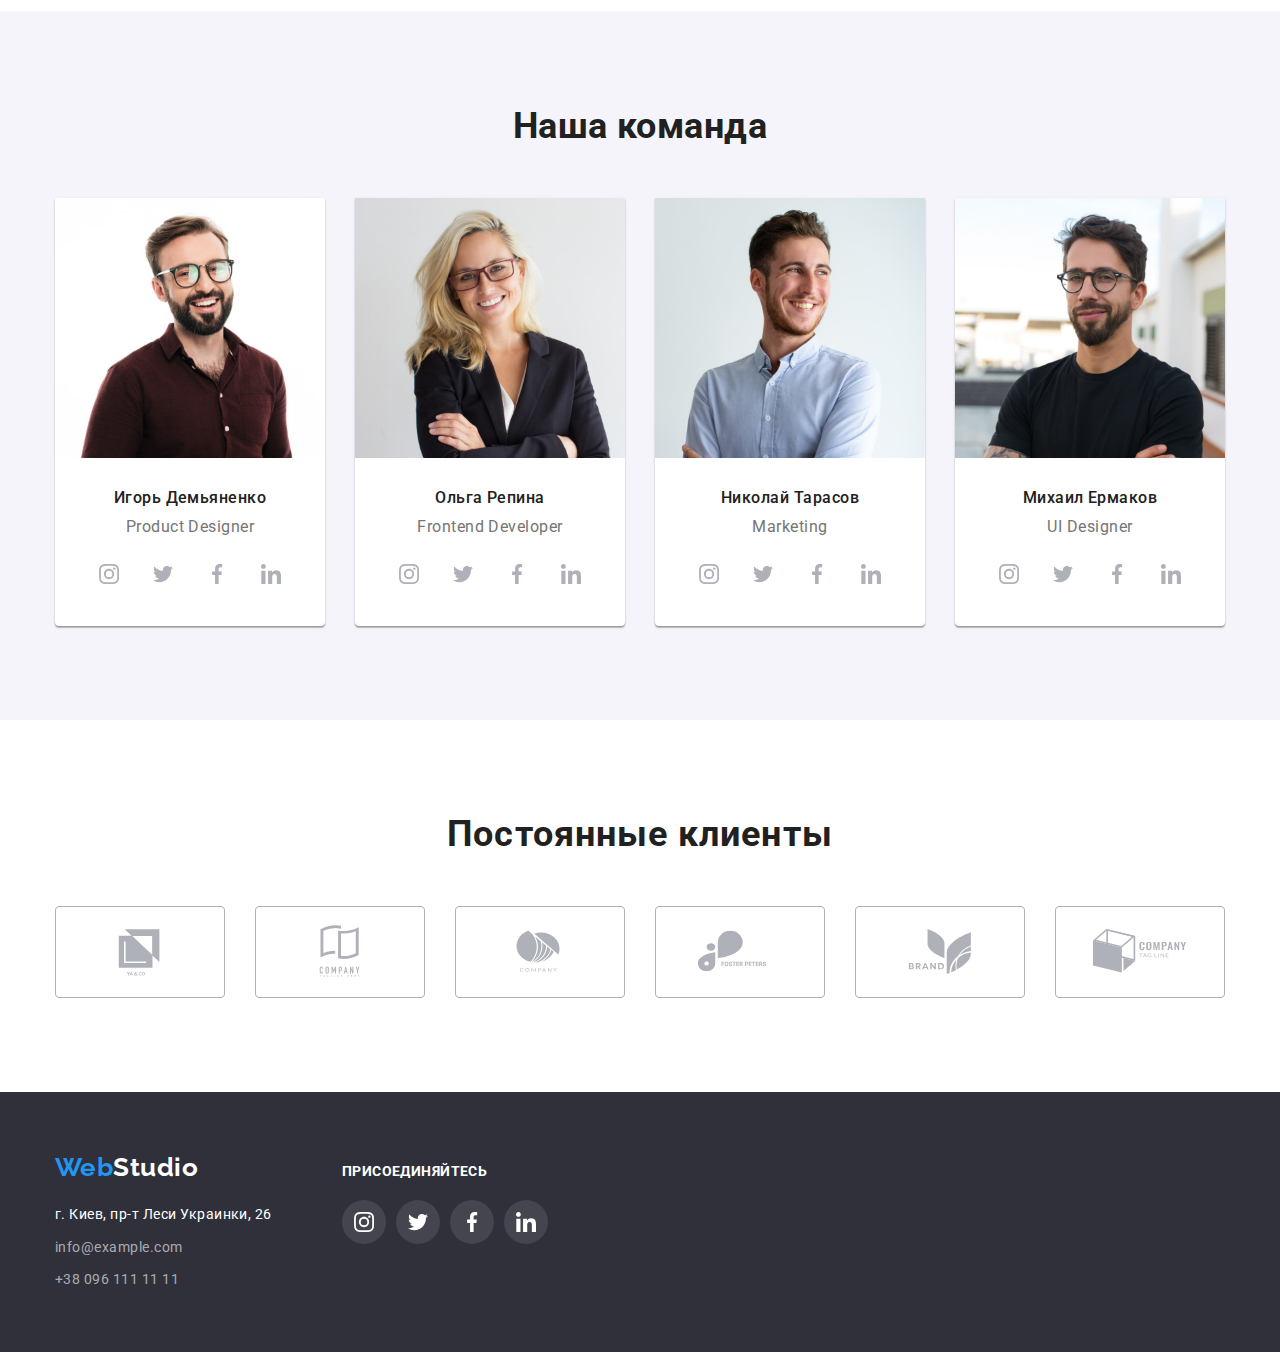
==== commit c5a2c5a5: "added closing icon" ====
--- a/index.html
+++ b/index.html
@@ -126,7 +126,7 @@
                   height="11"
                 >
                   <use
-                    href="./images/close-icon.svg"
+                    href="./images/icons.svg#icon-close-cros"
                   ></use>
                 </svg>
               </button>
--- a/css/styles.css
+++ b/css/styles.css
@@ -373,6 +373,8 @@
 .nav-menu {
   font-size: 14px;
   line-height: 1.1;
+  transition: color 250ms
+    cubic-bezier(0.4, 0, 0.2, 1);
 }
 
 .nav-menu:hover,
@@ -407,7 +409,7 @@
   content: '';
   position: absolute;
   left: 0;
-  bottom: 0;
+  bottom: -1px;
   display: block;
   width: 100%;
   height: 4px;
@@ -425,6 +427,8 @@
 .nav-menu .contacts-icon {
   fill: var(--secondary-color);
   margin-right: 10px;
+  transition: fill 250ms
+    cubic-bezier(0.4, 0, 0.2, 1);
 }
 
 .item .nav-menu:hover .contacts-icon,
@@ -496,6 +500,7 @@
   width: 100%;
   height: 100%;
   background-color: rgba(0, 0, 0, 0.2);
+  transition: opacity 250ms, visability 250ms;
 }
 
 .backdrop.is-hidden {
@@ -614,11 +619,14 @@
   font-weight: 700;
   font-size: 14px;
   line-height: 1.14;
-  text-align: center;
   letter-spacing: 0.03em;
   text-transform: uppercase;
-  padding-top: 27px;
-  padding-bottom: 27px;
+
+  display: flex;
+  height: 70px;
+  align-items: center;
+  justify-content: center;
+
   color: var(--primary-white-color);
   background-color: rgba(47, 48, 58, 0.8);
   width: 100%;
@@ -656,10 +664,14 @@
   display: flex;
   align-items: center;
   justify-content: center;
+  transition: background-color 250ms
+    cubic-bezier(0.4, 0, 0.2, 1);
 }
 
 .socials-icon {
   fill: #afb1b8;
+  transition: fill 250ms
+    cubic-bezier(0.4, 0, 0.2, 1);
 }
 
 .social-link:hover,
@@ -735,6 +747,8 @@
   padding-top: 6px;
   padding-bottom: 6px;
   border: transparent;
+  transition: background 250ms
+    cubic-bezier(0.4, 0, 0.2, 1);
 }
 .portfolio .portfolio-list {
   margin-bottom: 50px;
@@ -879,6 +893,8 @@
 
   border: 1px solid #afb1b8;
   border-radius: 4px;
+  transition: color 250ms
+    cubic-bezier(0.4, 0, 0.2, 1);
 }
 
 .clients-link:hover,
@@ -895,6 +911,8 @@
 
 .client-icon {
   fill: #afb1b8;
+  transition: fill 250ms
+    cubic-bezier(0.4, 0, 0.2, 1);
 }
 
 .footer-info {
@@ -910,6 +928,8 @@
 
 .connect-us {
   color: var(--secondary-color);
+  transition: color 250ms
+    cubic-bezier(0.4, 0, 0.2, 1);
 }
 
 .connect-us:hover,
@@ -985,10 +1005,16 @@
   display: flex;
   align-items: center;
   justify-content: center;
+  transition-duration: 250ms;
+  transition: background 250ms
+    cubic-bezier(0.4, 0, 0.2, 1);
 }
 
 .follow-us .socials-icon {
   fill: var(--primary-white-color);
+  transition-duration: 250ms;
+  transition: fill 250ms
+    cubic-bezier(0.4, 0, 0.2, 1);
 }
 
 .follow-us .socials-link:hover,
